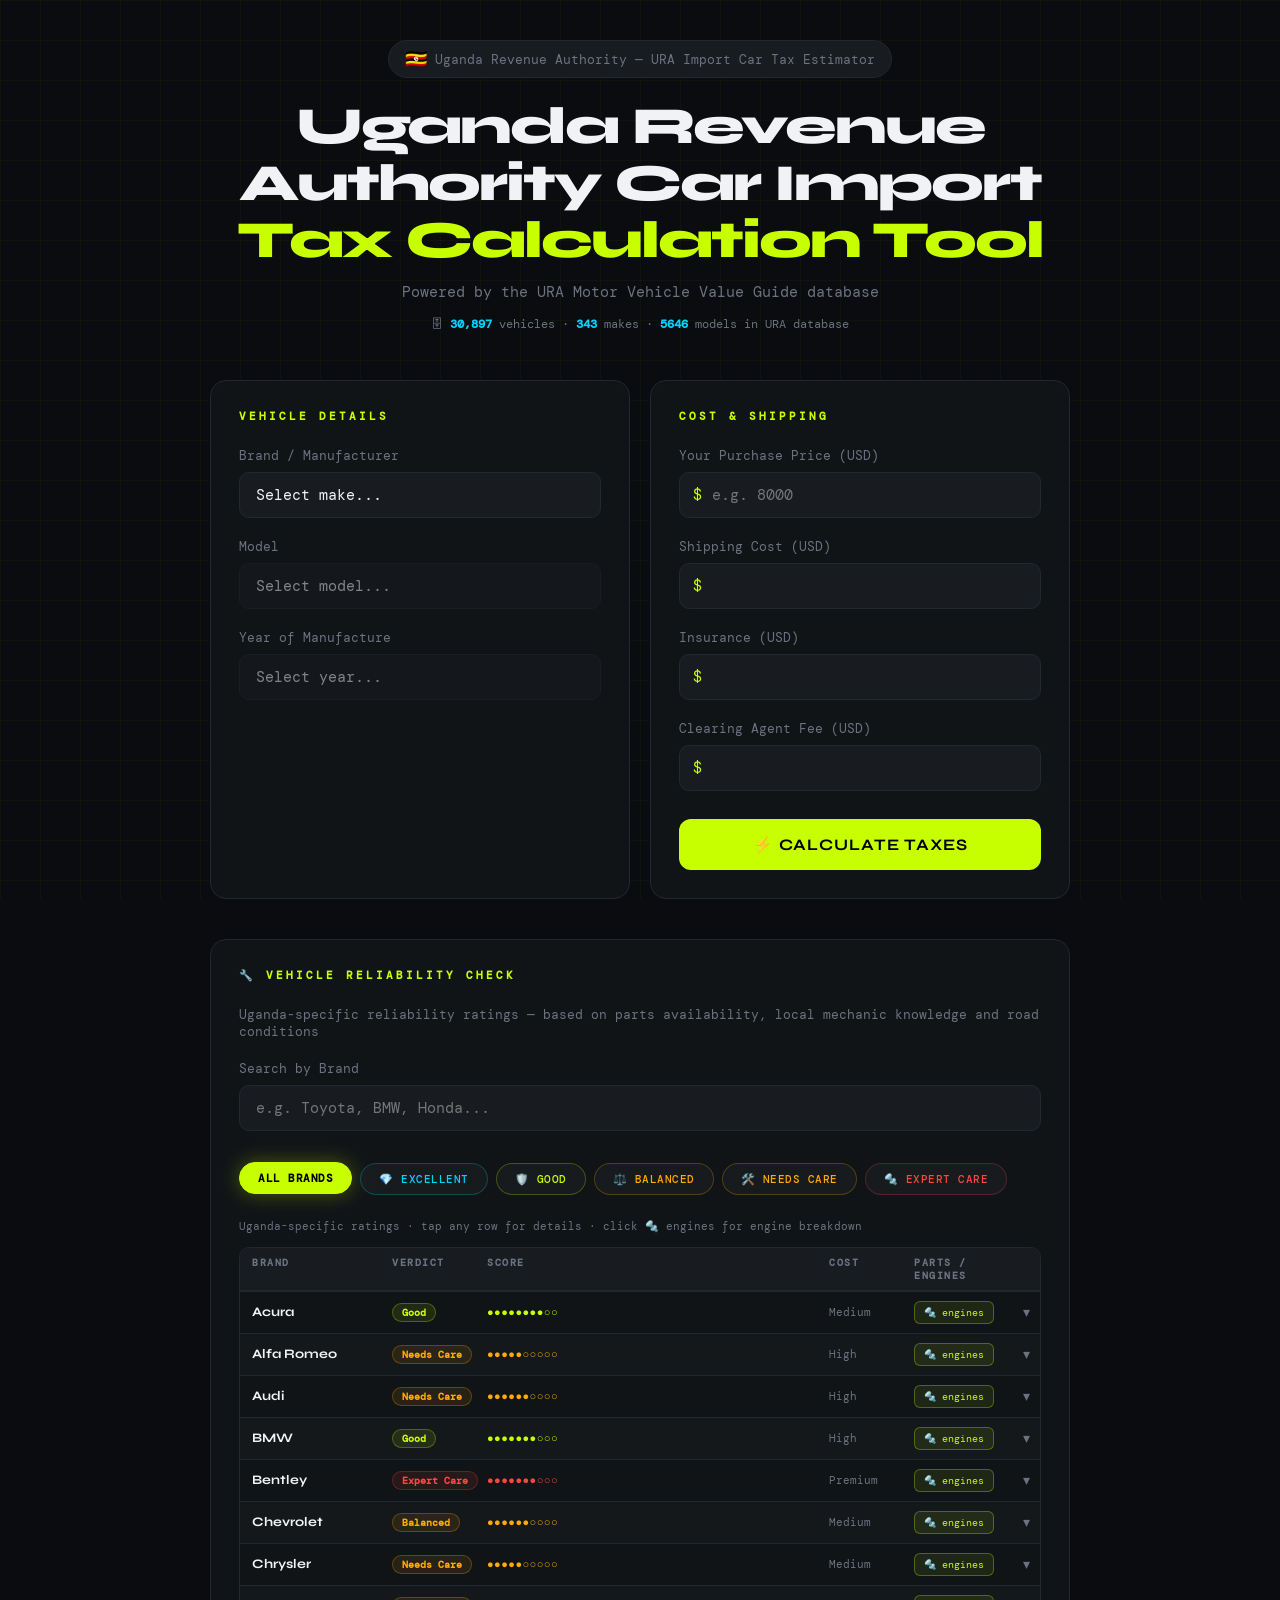
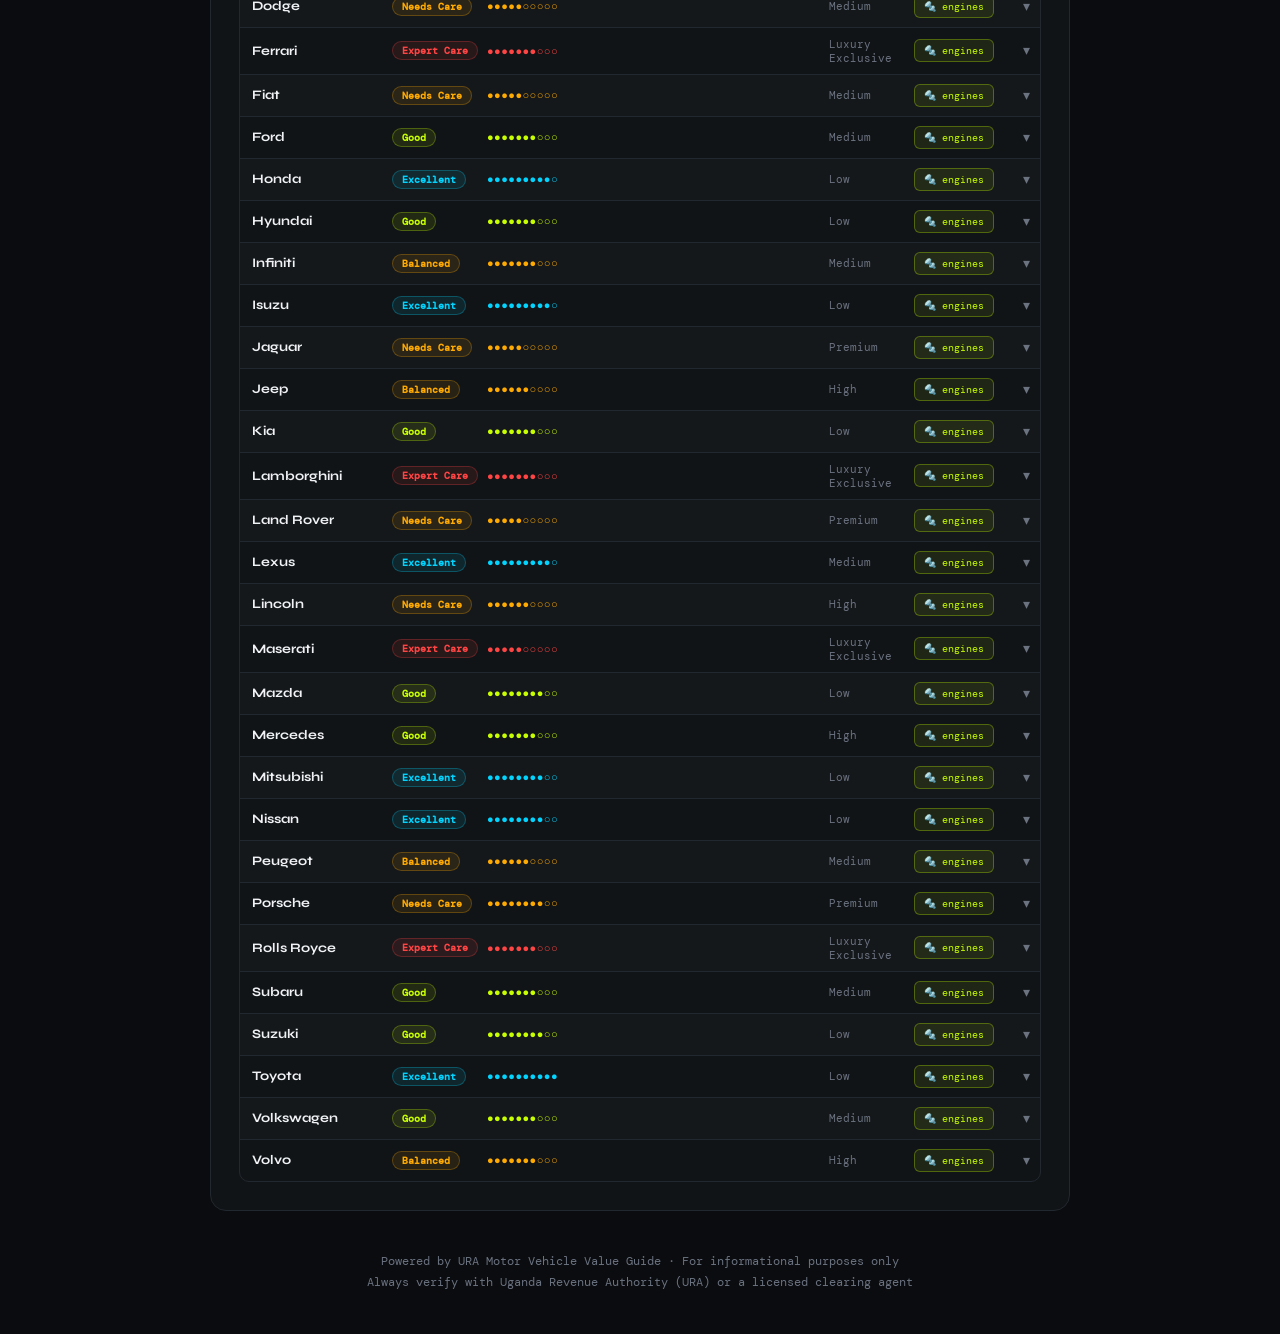
==== uganda-car-tax-standalone ultimate.html @ 31522446 "Initial commit: Uganda Car Tax Calculator with refined VAT and UI" ====
<!DOCTYPE html>
<html lang="en">
<head>
<meta charset="UTF-8">
<meta name="viewport" content="width=device-width, initial-scale=1.0">
<title>Uganda Car Import Tax Calculator</title>
<link href="https://fonts.googleapis.com/css2?family=Syne:wght@400;600;700;800&family=DM+Mono:wght@400;500&display=swap" rel="stylesheet">
  <link rel="stylesheet" href="Css/style.css">
</head>
<body>
<div class="container">
  <!-- ==============================================
       HEADER SECTION
       Displays the title, subtitle, and database stats
  ============================================== -->
  <div class="header">
    <div class="flag-badge"><span class="flag">🇺🇬</span>Uganda Revenue Authority — URA Import Car Tax Estimator</div>
    <h1>Uganda Revenue Authority Car Import<br><span>Tax Calculation Tool</span></h1>
    <p class="subtitle">Powered by the URA Motor Vehicle Value Guide database</p>
    <div class="db-stats" id="dbStats"></div>
  </div>

  <!-- ==============================================
       MAIN CALCULATOR GRID
       Contains two cards: Vehicle Details and Costs
  ============================================== -->
  <div class="calculator-grid">
    <div class="card">
      <div class="card-title">Vehicle Details</div>
      <div class="field"><label>Brand / Manufacturer </label><select id="make" onchange="onMakeChange()">
          <option value="">Select make...</option>
          <optgroup label="⚡ Quick Select">
            <option value="Toyota">Toyota</option>
            <option value="Nissan">Nissan</option>
            <option value="Subaru">Subaru</option>
            <option value="Mitsubishi">Mitsubishi</option>
            <option value="Mercedes">Mercedes</option>
            <option value="Honda">Honda</option>
            <option value="Land">Land Rover</option>
            <option value="Isuzu">Isuzu</option>
            <option value="Mazda">Mazda</option>
            <option value="BMW">BMW</option>
            <option value="Volkswagen">Volkswagen</option>
            <option value="Suzuki">Suzuki</option>
          </optgroup>
          <optgroup id="all-makes-group" label="── All Makes (A–Z)"></optgroup>
        </select></div>
      <div class="field"><label>Model</label><select id="model" onchange="onModelChange()" disabled><option value="">Select model...</option></select></div>
      <div class="field" id="chassisField" style="display:none">
        <label>Model Code <span id="chassisHint" style="font-size:10px;color:var(--muted);font-weight:400;letter-spacing:0"></span></label>
        <select id="chassis" onchange="onChassisChange()" disabled><option value="">Select chassis...</option></select>
      </div>
      <div class="field" id="ccField" style="display:none">
        <label>Engine Size <span id="ccHint" style="font-size:10px;color:var(--muted);font-weight:400;letter-spacing:0"></span></label>
        <select id="cc" onchange="onCcChange()" disabled><option value="">Select engine size...</option></select>
      </div>
      <div class="field"><label>Year of Manufacture</label><select id="year" onchange="onYearChange()" disabled><option value="">Select year...</option></select></div>
      <div class="ura-badge" id="uraBadge"><span>🏛 URA Value:</span><b id="uraCifDisplay">—</b><span style="font-size:11px;color:var(--muted)">(used for all taxes)</span></div>
      <div class="ura-not-found" id="uraNotFound">⚠️ Not in URA database. Taxes calculated on your purchase price.</div>
      <div id="chassisBadge" style="display:none;align-items:center;gap:8px;background:rgba(200,255,0,0.06);border:1px solid rgba(200,255,0,0.25);border-radius:10px;padding:10px 14px;margin-top:10px;font-family:'DM Mono',monospace;font-size:13px;color:#c8ff00"></div>
    </div>
    <div class="card">
      <div class="card-title">Cost & Shipping</div>
      <div class="field"><label>Your Purchase Price (USD)</label><div class="input-prefix"><span>$</span><input type="number" id="carPrice" placeholder="e.g. 8000" min="0"></div></div>
      <div class="field"><label>Shipping Cost (USD)</label><div class="input-prefix"><span>$</span><input type="number" id="shipping" min="0"></div></div>
      <div class="field"><label>Insurance (USD)</label><div class="input-prefix"><span>$</span><input type="number" id="insurance" min="0"></div></div>
      <div class="field"><label>Clearing Agent Fee (USD)</label><div class="input-prefix"><span>$</span><input type="number" id="agentFee" min="0"></div></div>
      <button class="calc-btn" onclick="calculate()">⚡ CALCULATE TAXES</button>
    </div>
  </div>
  <!-- ==============================================
       RESULTS SECTION
       Displays the calculated taxes, levies, and totals
  ============================================== -->
  <div class="age-warning" id="ageWarning">⚠️ This vehicle may be too old for Uganda import. Uganda requires cars manufactured 2011 or later. Confirm with URA before purchasing.</div>
  <div class="results-card" id="results">
    <div class="card-title">Tax Breakdown</div>
    <div class="result-row"><span class="result-label">URA CIF Valuation</span><span class="result-value" id="r-cif">—</span></div>
    <div class="result-row"><span class="result-label">Import Duty (25%)</span><span class="result-value positive" id="r-duty">—</span></div>
    <div class="result-row"><span class="result-label">VAT (18% of CIF + Duty)</span><span class="result-value positive" id="r-vat">—</span></div>
    <div class="result-row"><span class="result-label">Withholding Tax (6% of CIF)</span><span class="result-value positive" id="r-wht">—</span></div>
    <div class="result-row"><span class="result-label">Infrastructure Levy (1.5% of CIF)</span><span class="result-value positive" id="r-infra">—</span></div>
    <div class="result-row" id="age-levy-row" style="display:none"><span class="result-label">Environmental Levy (50% of CIF — vehicles 10–14 years)</span><span class="result-value positive" id="r-age">—</span></div>
    <div class="result-row"><span class="result-label">Fixed Gov't Fees (Form + Stamp + Excise + Registration)</span><span class="result-value positive" id="r-fixed">—</span></div>
    <div class="result-row"><span class="result-label">Clearing Agent Fee</span><span class="result-value positive" id="r-agent">—</span></div>
    <div class="total-section">
      <div class="total-grid">
        <div class="total-item"><label>Car Price</label><div class="amount ship" id="t-car">—</div></div>
        <div class="total-item"><label>Total Taxes & Fees</label><div class="amount tax" id="t-tax">—</div></div>
        <div class="total-item"><label>Total Landed Cost</label><div class="amount big" id="t-total">—</div></div>
      </div>
    </div>
    <div class="ura-override-notice" id="uraOverrideNotice">ℹ️ Using URA's official CIF valuation for tax calculations as per URA database.</div>
    <div class="info-row" id="info-pills"></div>
    <div class="warning-box">⚠️ These are <strong>estimates only</strong>. Always verify with a licensed clearing agent or URA directly before purchasing.</div>

    <button id="methBtn" onclick="toggleMethodology()" style="width:100%;margin-top:16px;background:transparent;border:1px solid var(--border);border-radius:12px;padding:14px 20px;color:var(--muted);font-family:'DM Mono',monospace;font-size:13px;cursor:pointer;display:flex;align-items:center;justify-content:space-between;transition:all 0.2s" onmouseenter="this.style.borderColor='var(--accent)';this.style.color='var(--accent)'" onmouseleave="if(!document.getElementById('methodologyPanel').classList.contains('open')){this.style.borderColor='var(--border)';this.style.color='var(--muted)'}">
      <span>📐 View Methodology & Tax Breakdown</span>
      <span id="methArrow" style="font-size:16px;transition:transform 0.25s">▾</span>
    </button>
    <div id="methodologyPanel" style="display:none;margin-top:2px;border:1px solid var(--border);border-radius:12px;overflow:hidden">
      <div style="background:var(--surface2);padding:16px 20px;border-bottom:1px solid var(--border)">
        <div style="font-size:11px;font-weight:600;letter-spacing:3px;color:var(--accent);font-family:'DM Mono',monospace;margin-bottom:4px">HOW URA CALCULATES YOUR TAXES</div>
        <p style="font-family:'DM Mono',monospace;font-size:12px;color:var(--muted);line-height:1.7">All taxes are levied under the <strong style="color:var(--text)">East African Community Common External Tariff (EAC-CET)</strong> and collected by the <strong style="color:var(--text)">Uganda Revenue Authority (URA)</strong>. Tax rates verified against real URA output data.</p>
      </div>
      <div style="padding:20px;display:flex;flex-direction:column;gap:12px" id="methSteps"></div>
      <div style="background:rgba(200,255,0,0.03);border-top:1px solid var(--border);padding:16px 20px">
        <div style="font-size:10px;font-weight:600;letter-spacing:2px;color:var(--accent);font-family:'DM Mono',monospace;margin-bottom:12px">CALCULATION CHAIN</div>
        <div id="methChain" style="font-family:'DM Mono',monospace;font-size:12px;color:var(--muted);line-height:2.2"></div>
      </div>
      <div style="border-top:1px solid var(--border);padding:16px 20px">
        <div style="font-size:10px;font-weight:600;letter-spacing:2px;color:var(--accent);font-family:'DM Mono',monospace;margin-bottom:12px">LEGAL BASIS & RATES</div>
        <div style="display:grid;grid-template-columns:1fr 1fr;gap:8px">
          <div style="background:var(--surface2);border-radius:8px;padding:10px 14px"><div style="font-size:10px;color:var(--muted);font-family:'DM Mono',monospace;margin-bottom:4px">IMPORT DUTY</div><div style="font-size:12px;font-family:'DM Mono',monospace;color:var(--text)">EAC Common External Tariff · HS Code 8703.xx · Rate: 25%</div></div>
          <div style="background:var(--surface2);border-radius:8px;padding:10px 14px"><div style="font-size:10px;color:var(--muted);font-family:'DM Mono',monospace;margin-bottom:4px">VAT</div><div style="font-size:12px;font-family:'DM Mono',monospace;color:var(--text)">VAT Act · Applied on CIF · Rate: 18%</div></div>
          <div style="background:var(--surface2);border-radius:8px;padding:10px 14px"><div style="font-size:10px;color:var(--muted);font-family:'DM Mono',monospace;margin-bottom:4px">WITHHOLDING TAX</div><div style="font-size:12px;font-family:'DM Mono',monospace;color:var(--text)">Income Tax Act · Applied on CIF · Rate: 6%</div></div>
          <div style="background:var(--surface2);border-radius:8px;padding:10px 14px"><div style="font-size:10px;color:var(--muted);font-family:'DM Mono',monospace;margin-bottom:4px">INFRASTRUCTURE LEVY</div><div style="font-size:12px;font-family:'DM Mono',monospace;color:var(--text)">Finance Act 2014 · Road fund · Applied on CIF · Rate: 1.5%</div></div>
          <div style="background:var(--surface2);border-radius:8px;padding:10px 14px"><div style="font-size:10px;color:var(--muted);font-family:'DM Mono',monospace;margin-bottom:4px">ENVIRONMENTAL LEVY</div><div style="font-size:12px;font-family:'DM Mono',monospace;color:var(--text)">Finance Act · 0–9 years: 0% · 10–14 years: 50% of CIF</div></div>
          <div style="background:var(--surface2);border-radius:8px;padding:10px 14px"><div style="font-size:10px;color:var(--muted);font-family:'DM Mono',monospace;margin-bottom:4px">FIXED GOV'T FEES (UGX)</div><div style="font-size:12px;font-family:'DM Mono',monospace;color:var(--text)">Form 18k · Stamp 35k · Excise 200k · Registration 1.5M</div></div>
        </div>
      </div>
      <div style="border-top:1px solid var(--border);padding:16px 20px;background:rgba(0,212,255,0.03)">
        <div style="font-size:10px;font-weight:600;letter-spacing:2px;color:var(--accent2);font-family:'DM Mono',monospace;margin-bottom:10px">WHAT IS CIF?</div>
        <p style="font-family:'DM Mono',monospace;font-size:12px;color:var(--muted);line-height:1.8"><strong style="color:var(--accent2)">CIF = Cost + Insurance + Freight.</strong> URA taxes your vehicle on its CIF value. If your purchase price is lower than URA's Motor Vehicle Value Guide, URA will use <em>their</em> value — not yours.</p>
      </div>
    </div>
  </div>
  
  <!-- ==============================================
       RELIABILITY SECTION
       Shows Uganda-specific reliability data
  ============================================== -->
  <div style="margin-top:40px">
    <div class="card" style="animation-delay:0.2s">
      <div class="card-title">🔧 Vehicle Reliability Check</div>
      <p style="font-family:'DM Mono',monospace;font-size:13px;color:var(--muted);margin-bottom:20px">Uganda-specific reliability ratings — based on parts availability, local mechanic knowledge and road conditions</p>

      <!-- Search -->
      <div class="field">
        <label>Search by Brand</label>
        <input type="text" id="reliSearch" placeholder="e.g. Toyota, BMW, Honda..." oninput="filterReliability()" style="margin-bottom:12px">
      </div>

      <!-- Filter buttons -->
      <div style="display:flex;flex-wrap:wrap;gap:8px;margin-bottom:20px" id="filterBtns">
        <button onclick="setFilter('all')" class="filter-btn active" data-filter="all">All Brands</button>
        <button onclick="setFilter('Excellent')" class="filter-btn" data-filter="Excellent">💎 Excellent</button>
        <button onclick="setFilter('Good')" class="filter-btn" data-filter="Good">🛡️ Good</button>
        <button onclick="setFilter('Average')" class="filter-btn" data-filter="Average">⚖️ Balanced</button>
        <button onclick="setFilter('Caution')" class="filter-btn" data-filter="Caution">🛠️ Needs Care</button>
        <button onclick="setFilter('Avoid')" class="filter-btn" data-filter="Avoid">🔩 Expert Care</button>
      </div>

      <p style="font-family:'DM Mono',monospace;font-size:11px;color:var(--muted);margin-bottom:14px">Uganda-specific ratings · tap any row for details · click 🔩 engines for engine breakdown</p>
      <!-- Grid -->
      <div id="reliTable"></div>
    </div>
  </div>

  <div class="footer">Powered by URA Motor Vehicle Value Guide · For informational purposes only<br>Always verify with Uganda Revenue Authority (URA) or a licensed clearing agent</div>
</div>

<script src="Js/script.js"></script>
</body>
</html>
---- Css/style.css ----
/* =========================================
     CSS VARIABLES (THEME & COLORS)
     ========================================= */
  :root{--bg:#0a0c0f;--surface:#111417;--surface2:#181c21;--border:#22282f;--accent:#c8ff00;--accent2:#00d4ff;--text:#f0f2f5;--muted:#6b7280;--danger:#ff4444;--warning:#ffaa00}
  
  /* =========================================
     GLOBAL RESET & BODY STYLES
     ========================================= */
  *{margin:0;padding:0;box-sizing:border-box}
  body{background:var(--bg);color:var(--text);font-family:'Syne',sans-serif;min-height:100vh;overflow-x:hidden}
  
  /* Background grid pattern */
  body::before{content:'';position:fixed;inset:0;background-image:linear-gradient(rgba(200,255,0,.03) 1px,transparent 1px),linear-gradient(90deg,rgba(200,255,0,.03) 1px,transparent 1px);background-size:40px 40px;pointer-events:none;z-index:0}
  /* =========================================
     LAYOUT & CONTAINERS
     ========================================= */
  .container{max-width:900px;margin:0 auto;padding:40px 20px;position:relative;z-index:1}
  .header{text-align:center;margin-bottom:48px;animation:fadeDown .6s ease}
  
  /* Badges & Typography */
  .flag-badge{display:inline-flex;align-items:center;gap:8px;background:var(--surface2);border:1px solid var(--border);border-radius:100px;padding:6px 16px;font-size:13px;color:var(--muted);margin-bottom:20px;font-family:'DM Mono',monospace}
  .flag{font-size:18px}
  h1{font-size:clamp(32px,6vw,52px);font-weight:800;line-height:1.1;letter-spacing:-2px}
  h1 span{color:var(--accent)}
  .subtitle{color:var(--muted);margin-top:12px;font-size:15px;font-family:'DM Mono',monospace}
  .db-stats{display:inline-flex;gap:16px;margin-top:14px;font-family:'DM Mono',monospace;font-size:12px;color:var(--muted)}
  .db-stats b{color:var(--accent2)}
  
  /* Form Grid */
  .calculator-grid{display:grid;grid-template-columns:1fr 1fr;gap:20px;margin-bottom:20px}
  @media(max-width:640px){.calculator-grid{grid-template-columns:1fr}}
  
  /* Cards */
  .card{background:var(--surface);border:1px solid var(--border);border-radius:16px;padding:28px;animation:fadeUp .6s ease both}
  .card:nth-child(2){animation-delay:.1s}
  .card-title{font-size:11px;font-weight:600;letter-spacing:3px;text-transform:uppercase;color:var(--accent);margin-bottom:24px;font-family:'DM Mono',monospace}
  
  /* =========================================
     INPUTS & FORMS
     ========================================= */
  .field{margin-bottom:20px}
  label{display:block;font-size:13px;color:var(--muted);margin-bottom:8px;font-family:'DM Mono',monospace}
  input,select{width:100%;background:var(--surface2);border:1px solid var(--border);border-radius:10px;color:var(--text);font-family:'DM Mono',monospace;font-size:15px;padding:12px 16px;outline:none;transition:border-color .2s,box-shadow .2s;appearance:none}
  input:focus,select:focus{border-color:var(--accent);box-shadow:0 0 0 3px rgba(200,255,0,.1)}
  input:disabled,select:disabled{opacity:.5;cursor:not-allowed}
  input[type="number"]::-webkit-inner-spin-button{-webkit-appearance:none}
  select option{background:var(--surface2);color:var(--text)}
  .input-prefix{position:relative}
  .input-prefix span{position:absolute;left:14px;top:50%;transform:translateY(-50%);color:var(--accent);font-family:'DM Mono',monospace;font-size:15px;pointer-events:none}
  .input-prefix input{padding-left:32px}
  .ura-badge{display:none;align-items:center;gap:8px;background:rgba(0,212,255,.08);border:1px solid rgba(0,212,255,.3);border-radius:10px;padding:10px 14px;margin-top:10px;font-family:'DM Mono',monospace;font-size:13px;color:var(--accent2)}
  .ura-badge.show{display:flex}
  .ura-badge b{font-size:16px}
  .ura-not-found{display:none;background:rgba(255,170,0,.06);border:1px solid rgba(255,170,0,.2);border-radius:10px;padding:10px 14px;margin-top:10px;font-family:'DM Mono',monospace;font-size:12px;color:var(--warning)}
  .ura-not-found.show{display:block}
  .calc-btn{width:100%;background:var(--accent);color:#000;border:none;border-radius:12px;padding:16px;font-family:'Syne',sans-serif;font-size:16px;font-weight:700;letter-spacing:1px;cursor:pointer;transition:transform .15s,box-shadow .15s;margin-top:8px}
  .calc-btn:hover{transform:translateY(-2px);box-shadow:0 8px 24px rgba(200,255,0,.3)}
  .calc-btn:active{transform:translateY(0)}
  .age-warning{background:rgba(255,68,68,.08);border:1px solid rgba(255,68,68,.25);border-radius:10px;padding:14px 18px;margin-bottom:16px;font-size:13px;color:var(--danger);font-family:'DM Mono',monospace;display:none}
  .age-warning.show{display:block}
  .results-card{background:var(--surface);border:1px solid var(--border);border-radius:16px;padding:28px;display:none;animation:fadeUp .5s ease both}
  .results-card.show{display:block}
  .result-row{display:flex;justify-content:space-between;align-items:center;padding:14px 0;border-bottom:1px solid var(--border);font-size:14px}
  .result-row:last-of-type{border-bottom:none}
  .result-label{color:var(--muted);font-family:'DM Mono',monospace}
  .result-value{font-family:'DM Mono',monospace;font-weight:500}
  .result-value.positive{color:var(--warning)}
  .total-section{background:var(--surface2);border:1px solid rgba(200,255,0,.2);border-radius:12px;padding:20px 24px;margin-top:20px}
  .total-grid{display:grid;grid-template-columns:1fr 1fr 1fr;gap:16px;text-align:center}
  @media(max-width:480px){.total-grid{grid-template-columns:1fr}}
  .total-item label{font-size:11px;letter-spacing:2px;text-transform:uppercase;margin-bottom:6px;display:block;color:var(--muted)}
  .total-item .amount{font-size:20px;font-weight:700;font-family:'DM Mono',monospace}
  .total-item .amount.big{font-size:28px;color:var(--accent)}
  .total-item .amount.tax{color:var(--danger)}
  .total-item .amount.ship{color:var(--accent2)}
  .ura-override-notice{display:none;background:rgba(0,212,255,.06);border:1px solid rgba(0,212,255,.2);border-radius:10px;padding:12px 16px;margin-top:16px;font-size:13px;color:var(--accent2);font-family:'DM Mono',monospace}
  .ura-override-notice.show{display:block}
  .warning-box{background:rgba(255,170,0,.08);border:1px solid rgba(255,170,0,.25);border-radius:10px;padding:14px 18px;margin-top:16px;font-size:13px;color:var(--warning);font-family:'DM Mono',monospace;line-height:1.6}
  .info-row{display:flex;flex-wrap:wrap;gap:8px;margin-top:20px}
  .pill{background:var(--surface2);border:1px solid var(--border);border-radius:100px;padding:6px 14px;font-size:12px;font-family:'DM Mono',monospace;color:var(--muted)}
  .pill span{color:var(--accent2)}
  .footer{text-align:center;margin-top:40px;color:var(--muted);font-size:12px;font-family:'DM Mono',monospace;line-height:1.8}
  /* =========================================
     ANIMATIONS
     ========================================= */
  @keyframes fadeUp{from{opacity:0;transform:translateY(20px)}to{opacity:1;transform:translateY(0)}}
  @keyframes fadeDown{from{opacity:0;transform:translateY(-20px)}to{opacity:1;transform:translateY(0)}}

  /* =========================================
     FILTER BUTTONS (PREMIUM GLASS)
     ========================================= */
  .filter-btn {
    background: rgba(255, 255, 255, 0.03);
    backdrop-filter: blur(10px);
    -webkit-backdrop-filter: blur(10px);
    border: 1px solid var(--border);
    border-radius: 100px;
    padding: 8px 18px;
    font-family: 'DM Mono', monospace;
    font-size: 11px;
    font-weight: 500;
    text-transform: uppercase;
    letter-spacing: 0.5px;
    color: var(--muted);
    cursor: pointer;
    transition: all 0.3s cubic-bezier(0.4, 0, 0.2, 1);
    display: inline-flex;
    align-items: center;
    gap: 6px;
    white-space: nowrap;
    margin-bottom: 4px;
  }

  .filter-btn:hover {
    background: rgba(255, 255, 255, 0.06);
    transform: translateY(-2px);
    border-color: var(--accent);
    color: var(--text);
    box-shadow: 0 4px 15px rgba(0, 0, 0, 0.2);
  }

  .filter-btn.active {
    background: var(--accent);
    color: #000;
    border-color: var(--accent);
    font-weight: 700;
    box-shadow: 0 0 20px rgba(200, 255, 0, 0.3);
    transform: translateY(-1px);
  }

  .filter-btn.active:hover {
    transform: translateY(-2px);
    box-shadow: 0 0 25px rgba(200, 255, 0, 0.4);
  }

  /* Specific Category Colors & Glows */
  .filter-btn[data-filter="all"].active { background: var(--accent); color: #000; box-shadow: 0 0 20px rgba(200, 255, 0, 0.3); }

  .filter-btn[data-filter="Excellent"] { border-color: rgba(0, 212, 255, 0.25); color: #00d4ff; }
  .filter-btn[data-filter="Excellent"]:hover { border-color: #00d4ff; box-shadow: 0 4px 15px rgba(0, 212, 255, 0.2); }
  .filter-btn[data-filter="Excellent"].active { background: #00d4ff; color: #000; border-color: #00d4ff; box-shadow: 0 0 20px rgba(0, 212, 255, 0.4); }

  .filter-btn[data-filter="Good"] { border-color: rgba(200, 255, 0, 0.25); color: #c8ff00; }
  .filter-btn[data-filter="Good"]:hover { border-color: #c8ff00; box-shadow: 0 4px 15px rgba(200, 255, 0, 0.2); }
  .filter-btn[data-filter="Good"].active { background: #c8ff00; color: #000; border-color: #c8ff00; box-shadow: 0 0 20px rgba(200, 255, 0, 0.4); }

  .filter-btn[data-filter="Average"], .filter-btn[data-filter="Caution"] { border-color: rgba(255, 170, 0, 0.25); color: #ffaa00; }
  .filter-btn[data-filter="Average"]:hover, .filter-btn[data-filter="Caution"]:hover { border-color: #ffaa00; box-shadow: 0 4px 15px rgba(255, 170, 0, 0.2); }
  .filter-btn[data-filter="Average"].active, .filter-btn[data-filter="Caution"].active { background: #ffaa00; color: #000; border-color: #ffaa00; box-shadow: 0 0 20px rgba(255, 170, 0, 0.4); }

  .filter-btn[data-filter="Avoid"] { border-color: rgba(255, 68, 68, 0.25); color: #ff4444; }
  .filter-btn[data-filter="Avoid"]:hover { border-color: #ff4444; box-shadow: 0 4px 15px rgba(255, 68, 68, 0.2); }
  .filter-btn[data-filter="Avoid"].active { background: #ff4444; color: #fff; border-color: #ff4444; box-shadow: 0 0 20px rgba(255, 68, 68, 0.4); }

  .eng-btn.active{background:rgba(200,255,0,0.25)!important;border-color:rgba(200,255,0,0.7)!important;font-weight:700}


  #chassisField { animation: fadeUp 0.2s ease; }
  #chassisField label { color: var(--accent2); }
  #chassis { border-color: rgba(0,212,255,0.4); }
  #chassis:focus { border-color: var(--accent2); box-shadow: 0 0 0 3px rgba(0,212,255,0.1); }


  #ccField { animation: fadeUp 0.2s ease; }
  #ccField label { color: #c8ff00; }
  #cc { border-color: rgba(200,255,0,0.4); }
  #cc:focus { border-color: var(--accent); box-shadow: 0 0 0 3px rgba(200,255,0,0.1); }
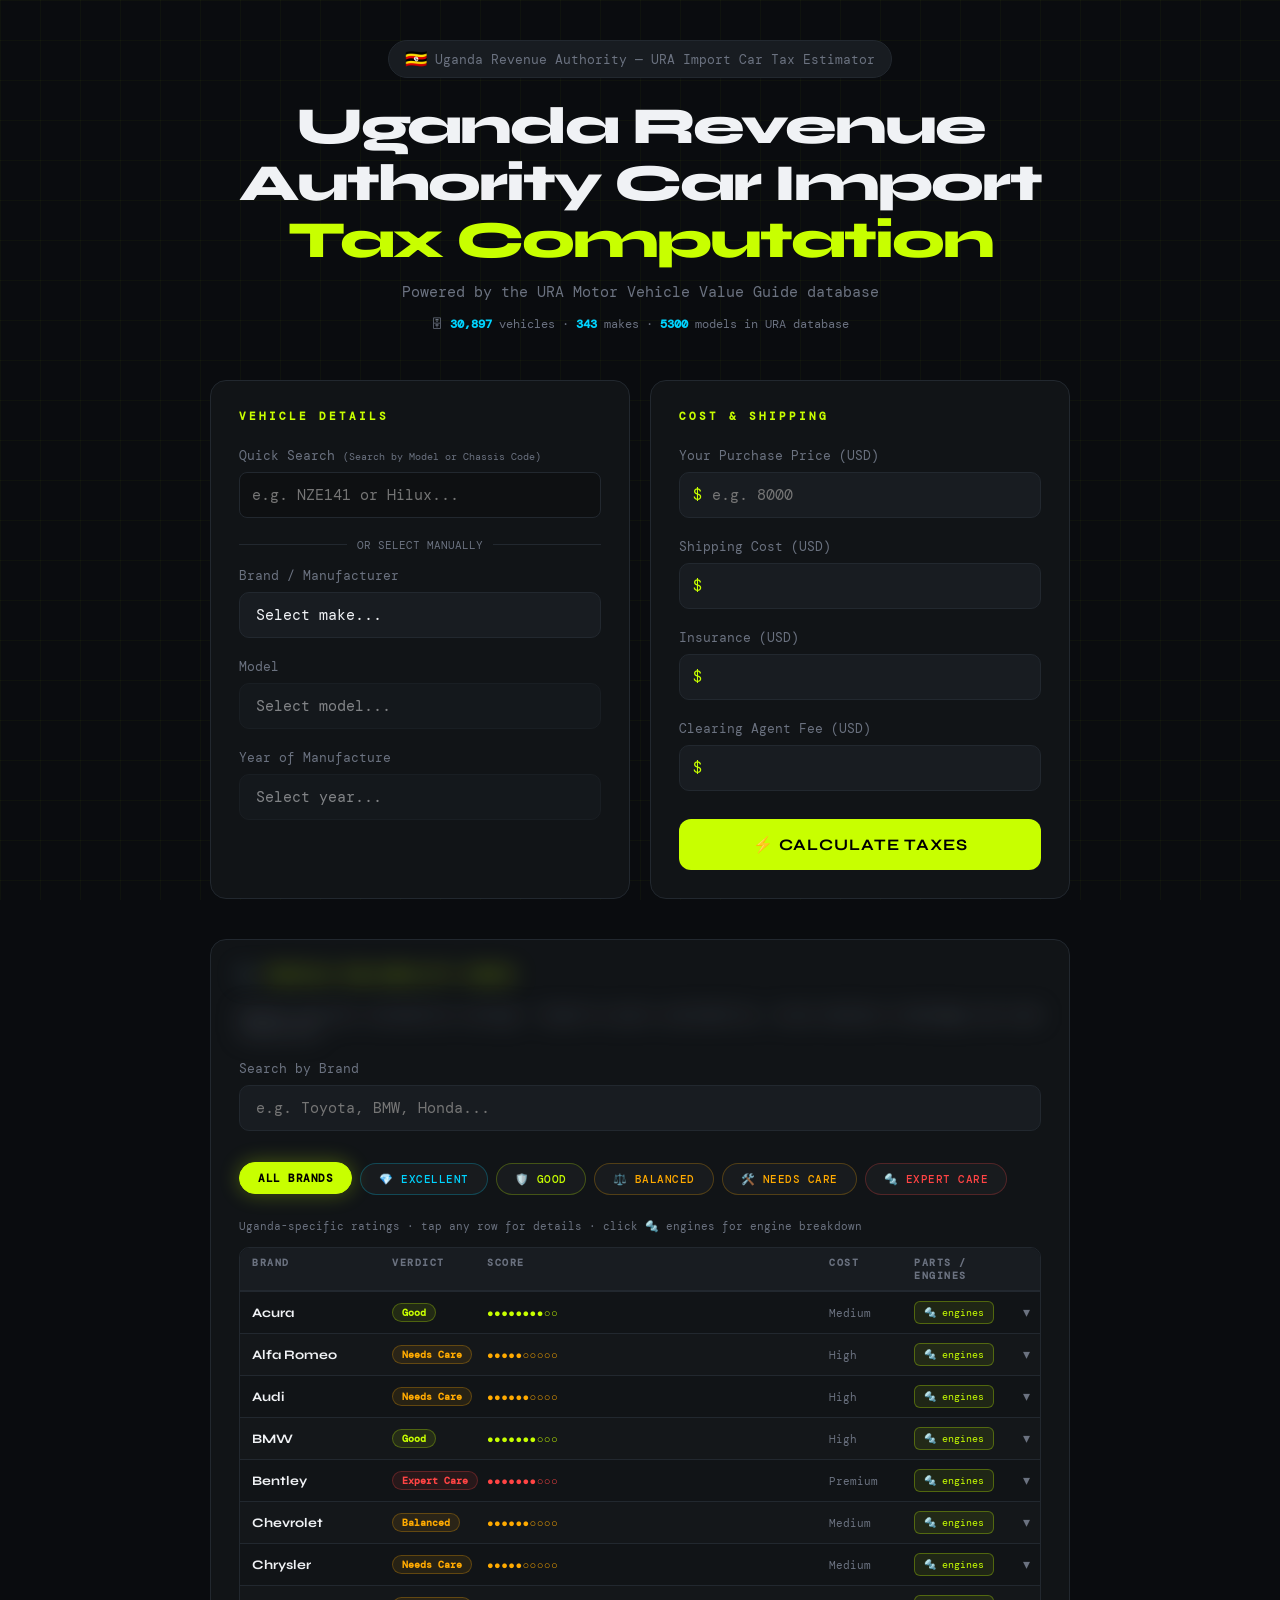
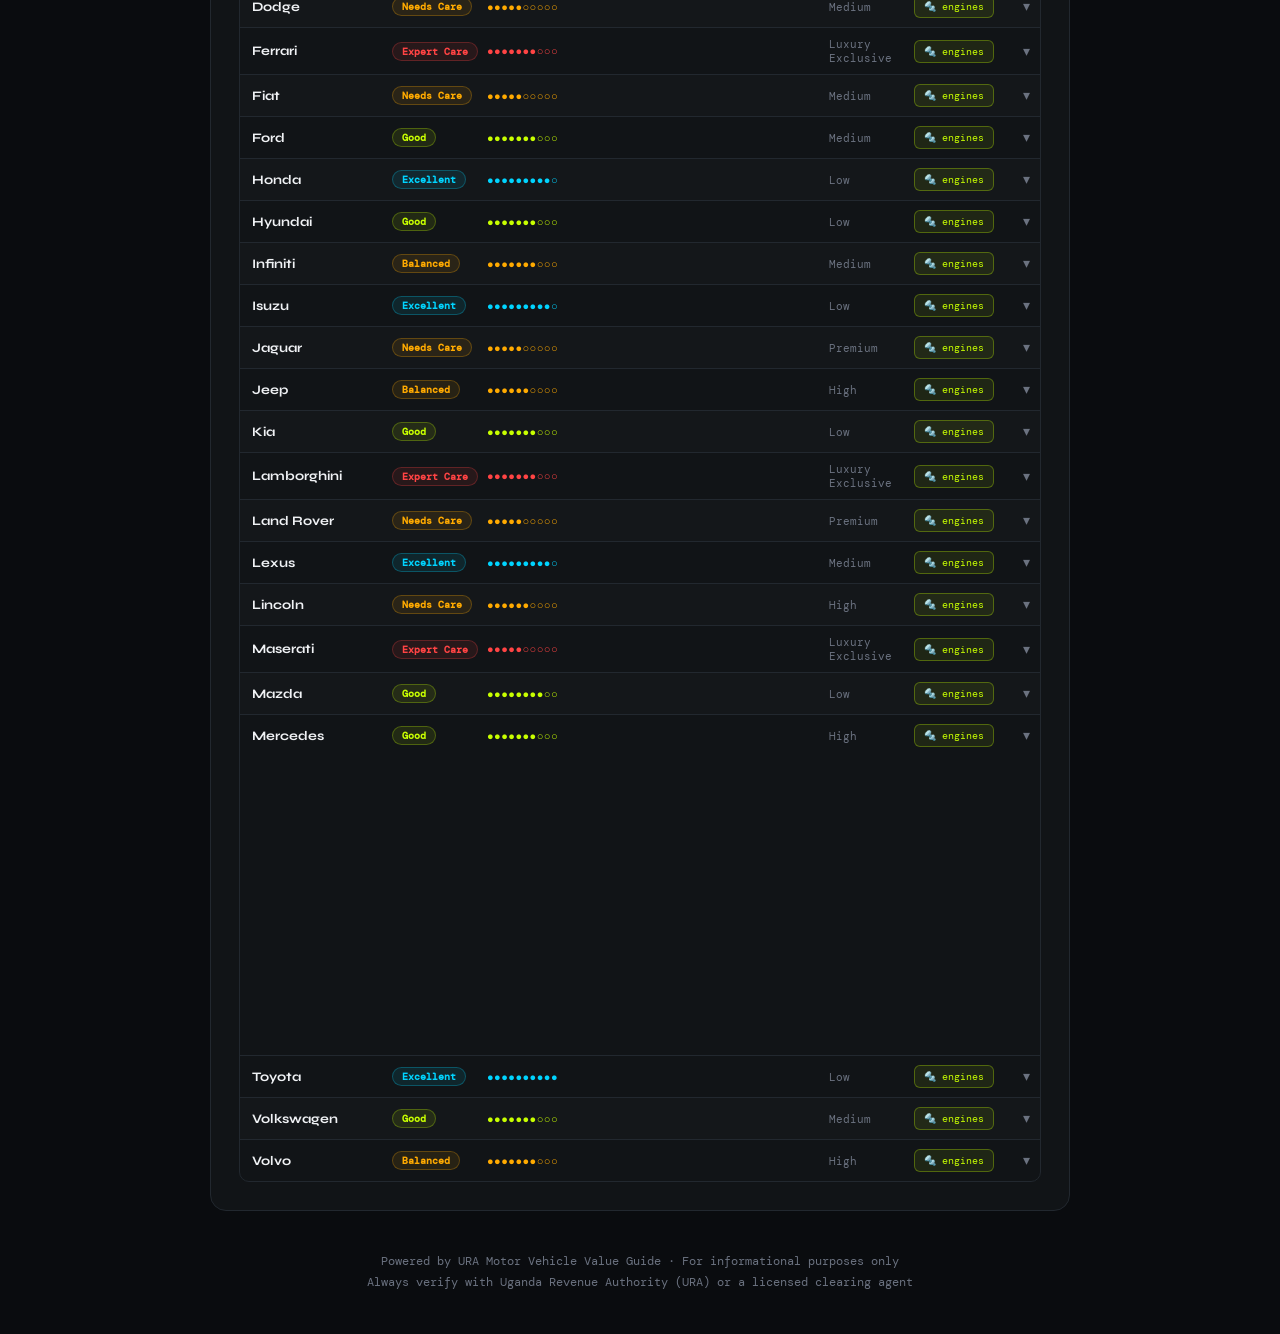
==== commit f48d645b: "I add some changes to the files" ====
--- a/uganda-car-tax-standalone ultimate.html
+++ b/uganda-car-tax-standalone ultimate.html
@@ -3,9 +3,74 @@
 <head>
 <meta charset="UTF-8">
 <meta name="viewport" content="width=device-width, initial-scale=1.0">
-<title>Uganda Car Import Tax Calculator</title>
-<link href="https://fonts.googleapis.com/css2?family=Syne:wght@400;600;700;800&family=DM+Mono:wght@400;500&display=swap" rel="stylesheet">
-  <link rel="stylesheet" href="Css/style.css">
+
+<!-- Primary Meta Tags -->
+<title>URA Car Import Tax Calculator Uganda (2026) | Check CIF & Duty</title>
+<meta name="title" content="URA Car Import Tax Calculator Uganda (2026) | Check CIF & Duty">
+<meta name="description" content="Easily calculate Uganda Revenue Authority (URA) import taxes, CIF values, environmental levies, and duties for any vehicle imported to Uganda.">
+<meta name="keywords" content="Uganda car import tax calculator, URA car tax calculator, import duty on cars in Uganda, URA motor vehicle value guide, CIF value calculator Uganda">
+
+<!-- Open Graph / Facebook -->
+<meta property="og:type" content="website">
+<meta property="og:title" content="URA Car Import Tax Calculator Uganda (2026)">
+<meta property="og:description" content="Calculate your exact URA import duties, CIF valuation, and environmental levies instantly.">
+<meta property="og:image" content="https://placehold.co/1200x630/1e1e1e/c8ff00?text=Uganda+Car+Tax+Calculator">
+
+<!-- Twitter -->
+<meta property="twitter:card" content="summary_large_image">
+<meta property="twitter:title" content="URA Car Import Tax Calculator Uganda (2026)">
+<meta property="twitter:description" content="Calculate your exact URA import duties, CIF valuation, and environmental levies instantly.">
+<meta property="twitter:image" content="https://placehold.co/1200x630/1e1e1e/c8ff00?text=Uganda+Car+Tax+Calculator">
+
+<!-- Preload Local Font to prevent FOUT (Flash of Unstyled Text) -->
+<link rel="preload" href="fonts/Syne/Syne-VariableFont_wght.ttf" as="font" type="font/ttf" crossorigin>
+<link rel="stylesheet" href="Css/style.css">
+
+<!-- JSON-LD Structured Data -->
+<script type="application/ld+json">
+{
+  "@context": "https://schema.org",
+  "@type": "WebApplication",
+  "name": "URA Car Import Tax Calculator Uganda",
+  "description": "Calculate Uganda Revenue Authority (URA) import taxes, CIF values, environmental levies, and duties for vehicles imported to Uganda.",
+  "applicationCategory": "BusinessApplication",
+  "operatingSystem": "All",
+  "offers": {
+    "@type": "Offer",
+    "price": "0",
+    "priceCurrency": "USD"
+  }
+}
+</script>
+<!-- JSON-LD Structured Data FAQ -->
+<script type="application/ld+json">
+{
+  "@context": "https://schema.org",
+  "@type": "FAQPage",
+  "mainEntity": [{
+    "@type": "Question",
+    "name": "How is import duty calculated on cars in Uganda?",
+    "acceptedAnswer": {
+      "@type": "Answer",
+      "text": "Import duty is calculated at 25% of the vehicle's CIF (Cost, Insurance, and Freight) value as per the East African Community Common External Tariff (EAC-CET)."
+    }
+  }, {
+    "@type": "Question",
+    "name": "What is the environmental levy on imported cars in Uganda?",
+    "acceptedAnswer": {
+      "@type": "Answer",
+      "text": "Vehicles aged 0-9 years have 0% environmental levy. Vehicles aged 10-14 years are charged an environmental levy of 50% of their CIF value."
+    }
+  }, {
+    "@type": "Question",
+    "name": "How does URA determine the CIF value?",
+    "acceptedAnswer": {
+      "@type": "Answer",
+      "text": "URA uses its official Motor Vehicle Value Guide database to determine the CIF value. If your purchase price is lower than URA's guided value, taxes are levied based on URA's higher valuation."
+    }
+  }]
+}
+</script>
 </head>
 <body>
 <div class="container">
@@ -15,7 +80,7 @@
   ============================================== -->
   <div class="header">
     <div class="flag-badge"><span class="flag">🇺🇬</span>Uganda Revenue Authority — URA Import Car Tax Estimator</div>
-    <h1>Uganda Revenue Authority Car Import<br><span>Tax Calculation Tool</span></h1>
+    <h1>Uganda Revenue Authority Car Import<br><span>Tax Computation</span></h1>
     <p class="subtitle">Powered by the URA Motor Vehicle Value Guide database</p>
     <div class="db-stats" id="dbStats"></div>
   </div>
@@ -26,21 +91,37 @@
   ============================================== -->
   <div class="calculator-grid">
     <div class="card">
-      <div class="card-title">Vehicle Details</div>
+      <h2 class="card-title">Vehicle Details</h2>
+      
+      <!-- Quick Search Feature -->
+      <div class="field" style="position:relative; z-index: 10;">
+        <label>Quick Search <span style="font-size:10px;color:var(--muted);font-weight:400;letter-spacing:0">(Search by Model or Chassis Code)</span></label>
+        <input type="text" id="quickSearchInput" placeholder="e.g. NZE141 or Hilux..." oninput="handleQuickSearch()" style="width:100%; padding: 12px; border-radius: 8px; border: 1px solid var(--border); background: rgba(0,0,0,0.2); color: white; outline: none; transition: border-color 0.2s;">
+        <div id="quickSearchResults" class="quick-search-results"></div>
+      </div>
+      
+      <div style="display:flex; align-items:center; gap:10px; margin: 15px 0;">
+         <hr style="flex:1; border:none; border-top:1px solid var(--border);">
+         <span style="font-size:11px; color:var(--muted); font-family:'DM Mono',monospace;">OR SELECT MANUALLY</span>
+         <hr style="flex:1; border:none; border-top:1px solid var(--border);">
+      </div>
+
       <div class="field"><label>Brand / Manufacturer </label><select id="make" onchange="onMakeChange()">
           <option value="">Select make...</option>
           <optgroup label="⚡ Quick Select">
             <option value="Toyota">Toyota</option>
-            <option value="Nissan">Nissan</option>
+            <option value="Mercedes">Mercedes</option>
             <option value="Subaru">Subaru</option>
-            <option value="Mitsubishi">Mitsubishi</option>
-            <option value="Mercedes">Mercedes</option>
+            <option value="Mazda">Mazda</option>
+            <option value="Ford">Ford</option>
+            <option value="BMW">BMW</option>
+            <option value="Volkswagen">Volkswagen</option>
+            <option value="Audi">Audi</option>
             <option value="Honda">Honda</option>
             <option value="Land">Land Rover</option>
+            <option value="Nissan">Nissan</option>
+            <option value="Mitsubishi">Mitsubishi</option>
             <option value="Isuzu">Isuzu</option>
-            <option value="Mazda">Mazda</option>
-            <option value="BMW">BMW</option>
-            <option value="Volkswagen">Volkswagen</option>
             <option value="Suzuki">Suzuki</option>
           </optgroup>
           <optgroup id="all-makes-group" label="── All Makes (A–Z)"></optgroup>
@@ -60,7 +141,7 @@
       <div id="chassisBadge" style="display:none;align-items:center;gap:8px;background:rgba(200,255,0,0.06);border:1px solid rgba(200,255,0,0.25);border-radius:10px;padding:10px 14px;margin-top:10px;font-family:'DM Mono',monospace;font-size:13px;color:#c8ff00"></div>
     </div>
     <div class="card">
-      <div class="card-title">Cost & Shipping</div>
+      <h2 class="card-title">Cost & Shipping</h2>
       <div class="field"><label>Your Purchase Price (USD)</label><div class="input-prefix"><span>$</span><input type="number" id="carPrice" placeholder="e.g. 8000" min="0"></div></div>
       <div class="field"><label>Shipping Cost (USD)</label><div class="input-prefix"><span>$</span><input type="number" id="shipping" min="0"></div></div>
       <div class="field"><label>Insurance (USD)</label><div class="input-prefix"><span>$</span><input type="number" id="insurance" min="0"></div></div>
@@ -74,7 +155,7 @@
   ============================================== -->
   <div class="age-warning" id="ageWarning">⚠️ This vehicle may be too old for Uganda import. Uganda requires cars manufactured 2011 or later. Confirm with URA before purchasing.</div>
   <div class="results-card" id="results">
-    <div class="card-title">Tax Breakdown</div>
+    <h2 class="card-title">Tax Breakdown</h2>
     <div class="result-row"><span class="result-label">URA CIF Valuation</span><span class="result-value" id="r-cif">—</span></div>
     <div class="result-row"><span class="result-label">Import Duty (25%)</span><span class="result-value positive" id="r-duty">—</span></div>
     <div class="result-row"><span class="result-label">VAT (18% of CIF + Duty)</span><span class="result-value positive" id="r-vat">—</span></div>
@@ -90,11 +171,11 @@
         <div class="total-item"><label>Total Landed Cost</label><div class="amount big" id="t-total">—</div></div>
       </div>
     </div>
-    <div class="ura-override-notice" id="uraOverrideNotice">ℹ️ Using URA's official CIF valuation for tax calculations as per URA database.</div>
+    <div class="ura-override-notice reveal-left" id="uraOverrideNotice">ℹ️ Using URA's official CIF valuation for tax calculations as per URA database.</div>
     <div class="info-row" id="info-pills"></div>
-    <div class="warning-box">⚠️ These are <strong>estimates only</strong>. Always verify with a licensed clearing agent or URA directly before purchasing.</div>
-
-    <button id="methBtn" onclick="toggleMethodology()" style="width:100%;margin-top:16px;background:transparent;border:1px solid var(--border);border-radius:12px;padding:14px 20px;color:var(--muted);font-family:'DM Mono',monospace;font-size:13px;cursor:pointer;display:flex;align-items:center;justify-content:space-between;transition:all 0.2s" onmouseenter="this.style.borderColor='var(--accent)';this.style.color='var(--accent)'" onmouseleave="if(!document.getElementById('methodologyPanel').classList.contains('open')){this.style.borderColor='var(--border)';this.style.color='var(--muted)'}">
+    <div class="warning-box reveal-right">⚠️ These are <strong>estimates only</strong>. Always verify with a licensed clearing agent or URA directly before purchasing.</div>
+
+    <button class="reveal-scale" id="methBtn" onclick="toggleMethodology()" style="width:100%;margin-top:16px;background:transparent;border:1px solid var(--border);border-radius:12px;padding:14px 20px;color:var(--muted);font-family:'DM Mono',monospace;font-size:13px;cursor:pointer;display:flex;align-items:center;justify-content:space-between;transition:all 0.2s" onmouseenter="this.style.borderColor='var(--accent)';this.style.color='var(--accent)'" onmouseleave="if(!document.getElementById('methodologyPanel').classList.contains('open')){this.style.borderColor='var(--border)';this.style.color='var(--muted)'}">
       <span>📐 View Methodology & Tax Breakdown</span>
       <span id="methArrow" style="font-size:16px;transition:transform 0.25s">▾</span>
     </button>
@@ -131,18 +212,18 @@
        Shows Uganda-specific reliability data
   ============================================== -->
   <div style="margin-top:40px">
-    <div class="card" style="animation-delay:0.2s">
-      <div class="card-title">🔧 Vehicle Reliability Check</div>
-      <p style="font-family:'DM Mono',monospace;font-size:13px;color:var(--muted);margin-bottom:20px">Uganda-specific reliability ratings — based on parts availability, local mechanic knowledge and road conditions</p>
+    <div class="card">
+      <h2 class="card-title reveal">🔧 Vehicle Reliability Check</h2>
+      <p class="reveal-scale" style="font-family:'DM Mono',monospace;font-size:13px;color:var(--muted);margin-bottom:20px">Uganda-specific reliability ratings — based on parts availability, local mechanic knowledge and road conditions</p>
 
       <!-- Search -->
-      <div class="field">
+      <div class="field reveal-left">
         <label>Search by Brand</label>
         <input type="text" id="reliSearch" placeholder="e.g. Toyota, BMW, Honda..." oninput="filterReliability()" style="margin-bottom:12px">
       </div>
 
       <!-- Filter buttons -->
-      <div style="display:flex;flex-wrap:wrap;gap:8px;margin-bottom:20px" id="filterBtns">
+      <div style="display:flex;flex-wrap:wrap;gap:8px;margin-bottom:20px" id="filterBtns" class="reveal-right">
         <button onclick="setFilter('all')" class="filter-btn active" data-filter="all">All Brands</button>
         <button onclick="setFilter('Excellent')" class="filter-btn" data-filter="Excellent">💎 Excellent</button>
         <button onclick="setFilter('Good')" class="filter-btn" data-filter="Good">🛡️ Good</button>
@@ -151,9 +232,9 @@
         <button onclick="setFilter('Avoid')" class="filter-btn" data-filter="Avoid">🔩 Expert Care</button>
       </div>
 
-      <p style="font-family:'DM Mono',monospace;font-size:11px;color:var(--muted);margin-bottom:14px">Uganda-specific ratings · tap any row for details · click 🔩 engines for engine breakdown</p>
+      <p class="reveal" style="font-family:'DM Mono',monospace;font-size:11px;color:var(--muted);margin-bottom:14px">Uganda-specific ratings · tap any row for details · click 🔩 engines for engine breakdown</p>
       <!-- Grid -->
-      <div id="reliTable"></div>
+      <div id="reliTable" class="reveal"></div>
     </div>
   </div>
 
--- a/Css/style.css
+++ b/Css/style.css
@@ -1,7 +1,42 @@
+  /* =========================================
+     LOCAL FONTS (Performance & Privacy)
+     ========================================= */
+  @font-face {
+    font-family: 'Syne';
+    src: url('../fonts/Syne/Syne-VariableFont_wght.ttf') format('truetype');
+    font-weight: 400 800;
+    font-display: swap;
+  }
+
+  @font-face {
+    font-family: 'DM Mono';
+    src: url('../fonts/DM_Mono/DMMono-Regular.ttf') format('truetype');
+    font-weight: 400;
+    font-display: swap;
+  }
+
+  @font-face {
+    font-family: 'DM Mono';
+    src: url('../fonts/DM_Mono/DMMono-Medium.ttf') format('truetype');
+    font-weight: 500;
+    font-display: swap;
+  }
+
   /* =========================================
      CSS VARIABLES (THEME & COLORS)
      ========================================= */
-  :root{--bg:#0a0c0f;--surface:#111417;--surface2:#181c21;--border:#22282f;--accent:#c8ff00;--accent2:#00d4ff;--text:#f0f2f5;--muted:#6b7280;--danger:#ff4444;--warning:#ffaa00}
+  :root{
+    --bg:#0a0c0f;
+    --surface:#111417;
+    --surface2:#181c21;
+    --border:#22282f;
+    --accent:#c8ff00;
+    --accent2:#00d4ff;
+    --text:#f0f2f5;
+    --muted:#6b7280;
+    --danger:#ff4444;
+    --warning:#ffaa00;
+  }
   
   /* =========================================
      GLOBAL RESET & BODY STYLES
@@ -166,3 +201,114 @@
   #cc { border-color: rgba(200,255,0,0.4); }
   #cc:focus { border-color: var(--accent); box-shadow: 0 0 0 3px rgba(200,255,0,0.1); }
 
+  /* =========================================
+     QUICK SEARCH (GLASSMORPHISM)
+     ========================================= */
+  .quick-search-results {
+    display: none;
+    position: absolute;
+    top: 100%;
+    left: 0;
+    right: 0;
+    max-height: 300px;
+    overflow-y: auto;
+    background: rgba(17, 20, 23, 0.85); /* Dark base matching theme */
+    backdrop-filter: blur(16px);
+    -webkit-backdrop-filter: blur(16px);
+    border: 1px solid rgba(255, 255, 255, 0.1);
+    border-radius: 12px;
+    margin-top: 8px;
+    box-shadow: 0 10px 40px rgba(0, 0, 0, 0.8);
+    z-index: 100;
+  }
+  
+  .quick-search-results::-webkit-scrollbar {
+    width: 6px;
+  }
+  .quick-search-results::-webkit-scrollbar-track {
+    background: transparent;
+  }
+  .quick-search-results::-webkit-scrollbar-thumb {
+    background: rgba(255, 255, 255, 0.15);
+    border-radius: 10px;
+  }
+  .quick-search-results::-webkit-scrollbar-thumb:hover {
+    background: rgba(255, 255, 255, 0.25);
+  }
+
+  .quick-search-item {
+    padding: 12px 16px;
+    cursor: pointer;
+    border-bottom: 1px solid rgba(255, 255, 255, 0.05);
+    display: flex;
+    flex-direction: column;
+    gap: 4px;
+    transition: all 0.2s ease;
+  }
+  
+  .quick-search-item:last-child {
+    border-bottom: none;
+  }
+
+  .quick-search-item:hover {
+    background: rgba(0, 212, 255, 0.1);
+    padding-left: 20px; /* Slight indent animation on hover */
+  }
+
+  .quick-search-item-title {
+    color: var(--text);
+    font-weight: 600;
+    font-size: 14px;
+  }
+
+  .quick-search-item-details {
+    color: rgba(255, 255, 255, 0.5);
+    font-size: 11px;
+    font-family: 'DM Mono', monospace;
+  }
+
+  /* =========================================
+     SCROLL REVEAL ANIMATIONS (INTERSECTION OBSERVER)
+     ========================================= */
+  .reveal, .reveal-left, .reveal-right, .reveal-scale {
+    opacity: 0;
+    filter: blur(12px);
+    will-change: opacity, transform, filter;
+    transition: opacity 0.8s cubic-bezier(0.16, 1, 0.3, 1), 
+                transform 0.8s cubic-bezier(0.16, 1, 0.3, 1), 
+                filter 0.8s cubic-bezier(0.16, 1, 0.3, 1);
+  }
+  
+  .reveal { transform: translateY(40px); }
+  .reveal-left { transform: translateX(-50px); }
+  .reveal-right { transform: translateX(50px); }
+  .reveal-scale { transform: scale(0.9) translateY(20px); }
+  
+  .reveal.visible, .reveal-left.visible, .reveal-right.visible, .reveal-scale.visible {
+    opacity: 1;
+    transform: translate(0) scale(1);
+    filter: blur(0);
+  }
+
+  /* Staggered Row Cells within a revealed container */
+  .row-cell {
+    opacity: 0;
+    transform: translateY(15px);
+    will-change: transform, opacity;
+    transition: opacity 0.5s cubic-bezier(0.16, 1, 0.3, 1), 
+                transform 0.5s cubic-bezier(0.16, 1, 0.3, 1), 
+                background 0.2s ease, padding-left 0.2s ease;
+  }
+  .row-cell.visible {
+    opacity: 1;
+    transform: translateY(0);
+  }
+  
+  /* Row Hover Effect via data-brand parent */
+  [data-brand]:hover .row-cell {
+    background: rgba(200, 255, 0, 0.04) !important;
+  }
+  [data-brand]:hover .row-cell:first-child {
+    padding-left: 20px !important; /* Slight indent on hover for the first cell */
+  }
+
